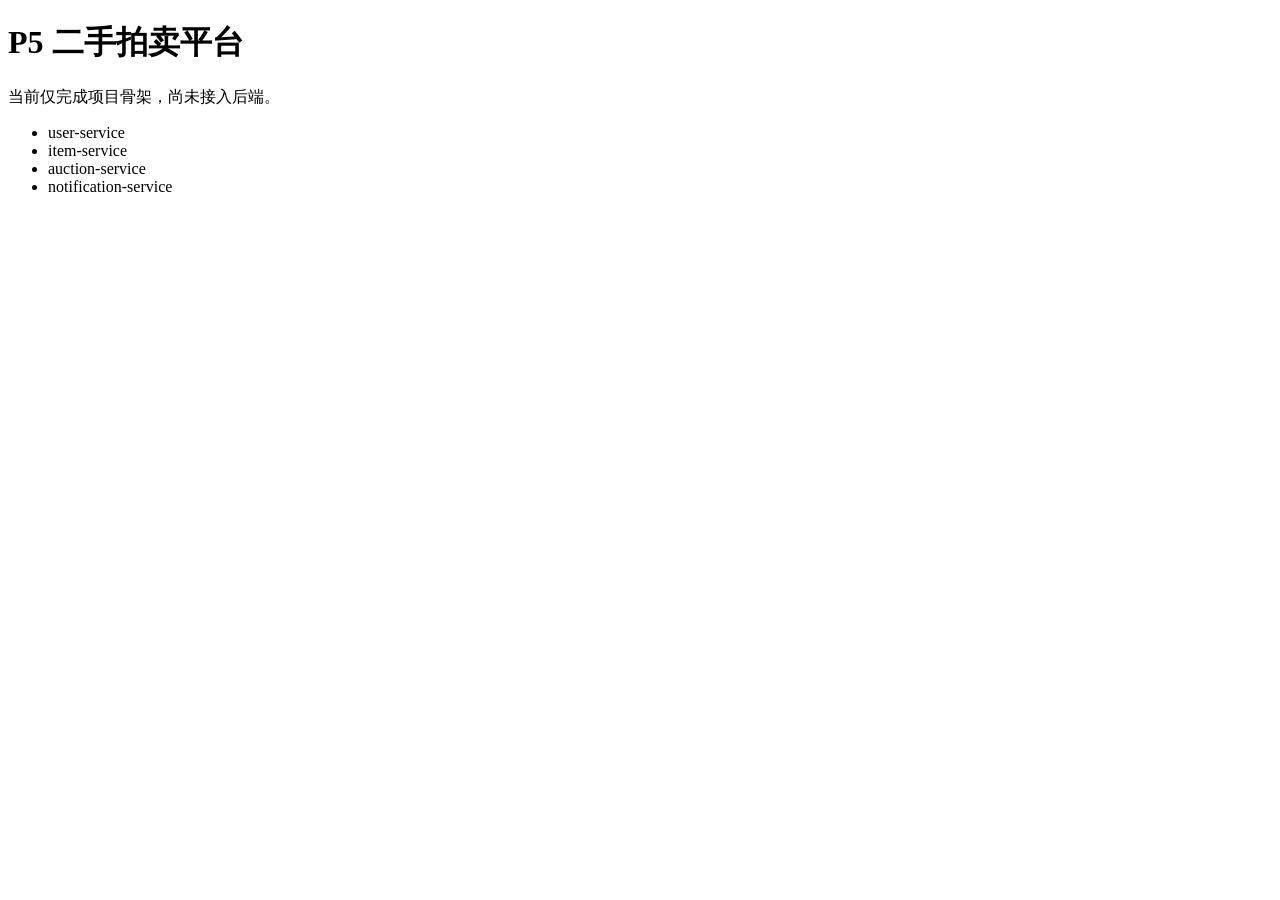
==== client/index.html @ 3909532c "Initialize four Spring Boot services and web client" ====
<!doctype html>
<html lang="zh-CN">
<head>
  <meta charset="UTF-8">
  <meta name="viewport" content="width=device-width, initial-scale=1.0">
  <title>P5 二手拍卖平台</title>
</head>
<body>
  <h1>P5 二手拍卖平台</h1>
  <p>当前仅完成项目骨架，尚未接入后端。</p>
  <ul>
    <li>user-service</li>
    <li>item-service</li>
    <li>auction-service</li>
    <li>notification-service</li>
  </ul>
</body>
</html>
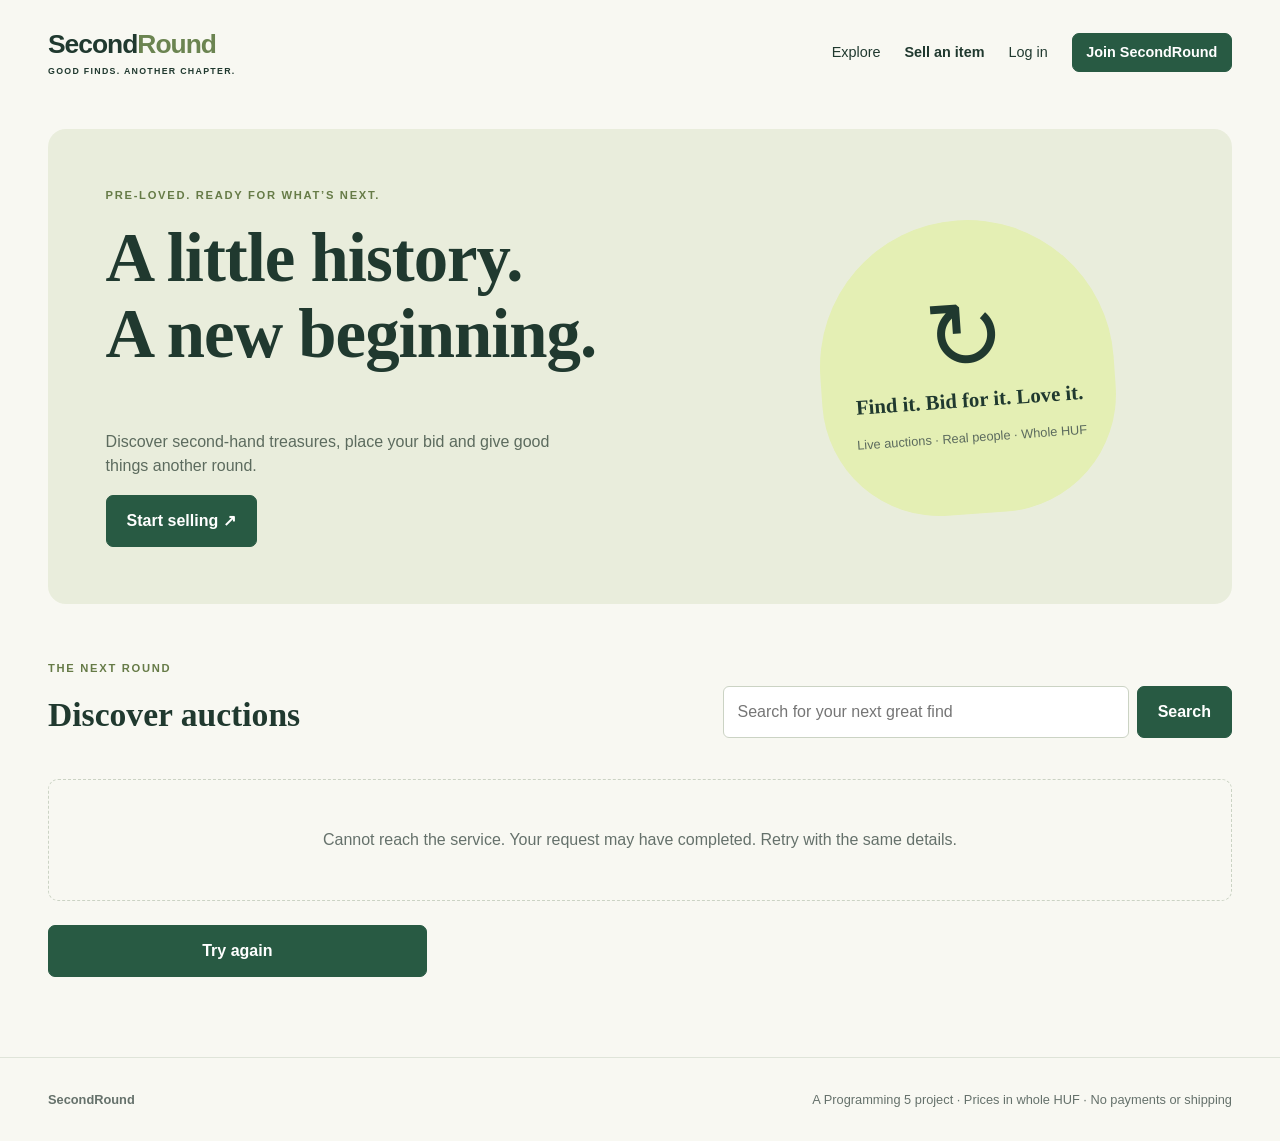
==== commit 26f1113a: "Initialize four Spring Boot services and web client" ====
--- a/client/index.html
+++ b/client/index.html
@@ -1,18 +1,17 @@
 <!doctype html>
-<html lang="zh-CN">
+<html lang="en">
 <head>
   <meta charset="UTF-8">
   <meta name="viewport" content="width=device-width, initial-scale=1.0">
-  <title>P5 二手拍卖平台</title>
+  <meta name="referrer" content="no-referrer">
+  <meta http-equiv="Content-Security-Policy" content="default-src 'self'; script-src 'self'; style-src 'self'; img-src 'self' https: http:; connect-src 'self' http://localhost:8081 http://localhost:8082 http://localhost:8083 ws://localhost:8084; object-src 'none'; base-uri 'none'">
+  <title>SecondRound — Second-hand auctions</title>
+  <link rel="stylesheet" href="styles.css">
+  <script type="module" src="app.js"></script>
 </head>
 <body>
-  <h1>P5 二手拍卖平台</h1>
-  <p>当前仅完成项目骨架，尚未接入后端。</p>
-  <ul>
-    <li>user-service</li>
-    <li>item-service</li>
-    <li>auction-service</li>
-    <li>notification-service</li>
-  </ul>
+  <header><a class="brand" href="#/">Second<span>Round</span><small>GOOD FINDS. ANOTHER CHAPTER.</small></a><nav id="nav" aria-label="Main navigation"></nav></header>
+  <main id="app" tabindex="-1"><p>Loading auctions…</p></main>
+  <footer><strong>SecondRound</strong><span>A Programming 5 project · Prices in whole HUF · No payments or shipping</span></footer>
 </body>
 </html>
--- a/client/styles.css
+++ b/client/styles.css
@@ -0,0 +1,5 @@
+[hidden]{display:none!important}
+:root{--ink:#20392f;--muted:#65716b;--green:#285a43;--lime:#e4efb4;--paper:#f8f8f2;--line:#dfe4d9;--error:#a73328;font-family:Inter,-apple-system,BlinkMacSystemFont,"Segoe UI",sans-serif;color:var(--ink);background:var(--paper);line-height:1.5}
+*{box-sizing:border-box}body{margin:0}a{color:inherit;text-decoration:none}a:hover{text-decoration:underline}button,input,textarea{font:inherit}button,.button{display:inline-flex;align-items:center;justify-content:center;gap:.5rem;background:var(--green);color:white;border:1px solid var(--green);border-radius:7px;padding:.8rem 1.25rem;font-weight:600;cursor:pointer;text-decoration:none}button:hover,.button:hover{background:#1d4332;text-decoration:none}button:disabled{opacity:.5;cursor:default}button.small,.small{padding:.5rem .85rem;font-size:.9rem}.secondary,.text-button{background:transparent;color:var(--green);border:1px solid var(--line)}.secondary:hover,.text-button:hover{background:#edf0e5}.text-button{border:0;padding:.5rem}header{max-width:1320px;margin:auto;padding:1.8rem 3rem;display:flex;align-items:center;justify-content:space-between;gap:2rem}.brand{font-size:1.65rem;letter-spacing:-1px;font-weight:800;line-height:1.15}.brand span{color:#6b8451}.brand small{display:block;font-size:.55rem;letter-spacing:1.3px;margin-top:.45rem}nav{display:flex;gap:1.5rem;align-items:center;font-size:.9rem}nav .nav-sell{font-weight:700}.user-name{max-width:110px;overflow:hidden;text-overflow:ellipsis;white-space:nowrap}main{max-width:1320px;padding:1rem 3rem 5rem;margin:auto;min-height:75vh}h1,h2,h3,p{margin-top:0}h1{font-family:Georgia,serif;font-size:2.8rem;line-height:1.1;letter-spacing:-1px}h2{font-family:Georgia,serif;font-size:2.1rem;line-height:1.2}h3{font-size:1.15rem;line-height:1.4}p{margin-bottom:1.1rem}.eyebrow{font-size:.7rem;letter-spacing:1.7px;font-weight:700;color:#667b47}.hero{display:grid;grid-template-columns:1.5fr 1fr;gap:2rem;border-radius:18px;padding:3.6rem;background:#e9eddc;margin:.5rem 0 3.5rem}.hero h1{font-size:4.3rem;white-space:pre-line}.hero p:not(.eyebrow){max-width:450px;color:#5c6b5e}.hero-note{align-self:center;text-align:center;transform:rotate(-4deg);background:var(--lime);padding:2rem;border-radius:50% 50% 40% 40%;aspect-ratio:1;max-width:300px;justify-self:center;display:flex;flex-direction:column;justify-content:center}.hero-note>span{font-size:6rem;line-height:1}.hero-note strong{font-family:Georgia,serif;font-size:1.3rem}.hero-note p{font-size:.8rem;margin:.8rem 0 0}.section-title{display:flex;justify-content:space-between;align-items:center;gap:2rem;margin-bottom:1rem}.search{display:flex;gap:.5rem;width:43%}.search input{min-width:0}.grid{display:grid;grid-template-columns:repeat(3,minmax(0,1fr));gap:1.5rem}.card{background:white;border:1px solid var(--line);border-radius:12px;overflow:hidden;transition:transform .18s}.card:hover{transform:translateY(-4px);text-decoration:none;box-shadow:0 8px 24px #213f3010}.card-image{aspect-ratio:4/3;position:relative;background:#e5e8df;display:grid;place-items:center}.card-image img{width:100%;height:100%;object-fit:cover}.card-image .badge{position:absolute;left:1rem;top:1rem}.badge{display:inline-block;width:fit-content;border-radius:4px;background:#e9eedf;padding:.3rem .6rem;font-size:.65rem;font-weight:800;letter-spacing:1px}.badge.active{background:var(--lime)}.badge.ended{background:#eeebe3}.badge.failed{background:#fbe0db}.card-body{padding:1.25rem}.card-body h3{margin-bottom:.5rem}.muted{color:var(--muted);font-size:.9rem}.card-price{display:flex;align-items:center;justify-content:space-between;border-top:1px solid var(--line);padding-top:1rem}.card-price strong{font-size:1.15rem}.card-price span{font-size:.75rem;color:var(--muted)}.panel{background:white;border:1px solid var(--line);border-radius:12px;padding:2rem}.auth{max-width:480px;margin:2rem auto}.auth h1{font-size:2.5rem}.auth>button{width:100%;margin-bottom:1rem}.sell{max-width:760px;margin:1.5rem auto}.sell>button{margin-right:1rem}label{display:flex;flex-direction:column;gap:.4rem;font-size:.85rem;font-weight:600;margin-bottom:1rem}input,textarea{width:100%;padding:.75rem .85rem;border:1px solid #cbd3c4;border-radius:6px;color:var(--ink);background:white;outline-offset:3px}input:focus,textarea:focus{outline:2px solid #729255}input[readonly],textarea[readonly]{background:#f5f5ef;color:var(--muted)}fieldset{border:0;padding:0;margin:1.5rem 0 2rem}legend{font-weight:700;border-bottom:1px solid var(--line);width:100%;padding-bottom:.6rem;margin-bottom:1rem}.two-cols{display:grid;grid-template-columns:1fr 1fr;gap:1rem}.notice{padding:.75rem;border-radius:6px;font-size:.9rem}.error{background:#fff0ec;color:var(--error)}.success{background:#edf5e4;color:var(--green)}.empty{grid-column:1/-1;text-align:center;padding:3rem;color:var(--muted);border:1px dashed #cbd3c4;border-radius:10px}.pager{display:flex;justify-content:center;align-items:center;gap:1.5rem;margin-top:2rem;font-size:.9rem}.detail{display:grid;grid-template-columns:1fr 1fr;gap:3rem;margin:1.5rem 0 2rem}.detail-media{background:#e7eadf;border-radius:14px;overflow:hidden;align-self:start;aspect-ratio:1}.detail-media img{width:100%;height:100%;object-fit:contain}.detail-panel h1{margin:1rem 0 2rem}.detail-top{display:flex;justify-content:space-between;align-items:center;gap:1rem}.connection{font-size:.75rem;color:var(--muted)}.big-price{font-size:2.7rem;letter-spacing:-1px}.detail-panel .eyebrow{margin-bottom:0}.countdown{padding:1rem 0;border-bottom:1px solid var(--line);font-weight:600}.result{font-weight:600}.bid-form{display:grid;grid-template-columns:1fr auto;gap:1rem;align-items:end}.bid-form label{margin:0}.bid-form>p{grid-column:1/-1}.description{white-space:pre-wrap;margin-top:1.5rem;padding-top:1rem;border-top:1px solid var(--line)}.history-panel{max-width:900px}.bid-history{list-style:none;padding:0;margin:0 0 1rem}.bid-history li{display:grid;grid-template-columns:1fr auto 1fr;gap:1rem;padding:1rem 0;border-bottom:1px solid var(--line);font-size:.9rem}.bid-history time{text-align:right;font-size:.8rem;color:var(--muted)}.tabs{display:flex;gap:.75rem;margin-bottom:2rem;flex-wrap:wrap}.item-editor img{width:100%;height:160px;object-fit:cover;margin-bottom:1rem;border-radius:8px}footer{max-width:1320px;padding:2rem 3rem;margin:auto;display:flex;justify-content:space-between;gap:1rem;border-top:1px solid var(--line);font-size:.8rem;color:var(--muted)}
+@media(max-width:1000px){header{padding:1.5rem 2rem;align-items:flex-start}nav{gap:.75rem;flex-wrap:wrap;justify-content:flex-end}.user-name{display:none}main{padding:1rem 2rem 3rem}.hero{padding:2.5rem}.hero h1{font-size:3.4rem}.hero-note{max-width:240px}.grid{grid-template-columns:repeat(2,minmax(0,1fr))}.detail{gap:1.5rem}.big-price{font-size:2rem}.bid-form{grid-template-columns:1fr}.bid-form>p{grid-column:auto}footer{padding:2rem}}
+@media(max-width:650px){header{padding:1.2rem;flex-direction:column;gap:1rem}.brand{font-size:1.5rem}nav{width:100%;justify-content:flex-start;gap:1rem;font-size:.8rem}main{padding:.5rem 1.2rem 3rem}.hero{grid-template-columns:1fr;padding:2rem 1.5rem;gap:1rem;margin-bottom:2rem}.hero h1{font-size:2.9rem}.hero-note{display:none}.section-title{align-items:stretch;flex-direction:column;gap:0}.search{width:100%;margin-bottom:1rem}.grid{grid-template-columns:1fr}.card-image{aspect-ratio:16/10}.auth,.panel{padding:1.5rem}h1{font-size:2.4rem}.two-cols{grid-template-columns:1fr;gap:0}.detail{grid-template-columns:1fr}.detail-media{aspect-ratio:4/3}.detail-panel h1{margin-bottom:1.5rem}.bid-form{grid-template-columns:1fr auto}.bid-form>p{grid-column:1/-1}.bid-history li{grid-template-columns:1fr auto}.bid-history time{grid-column:1/-1;text-align:left}.pager{gap:.75rem;font-size:.75rem}.pager button{padding:.6rem}.tabs{gap:.4rem}footer{padding:1.5rem 1.2rem;flex-direction:column}}
